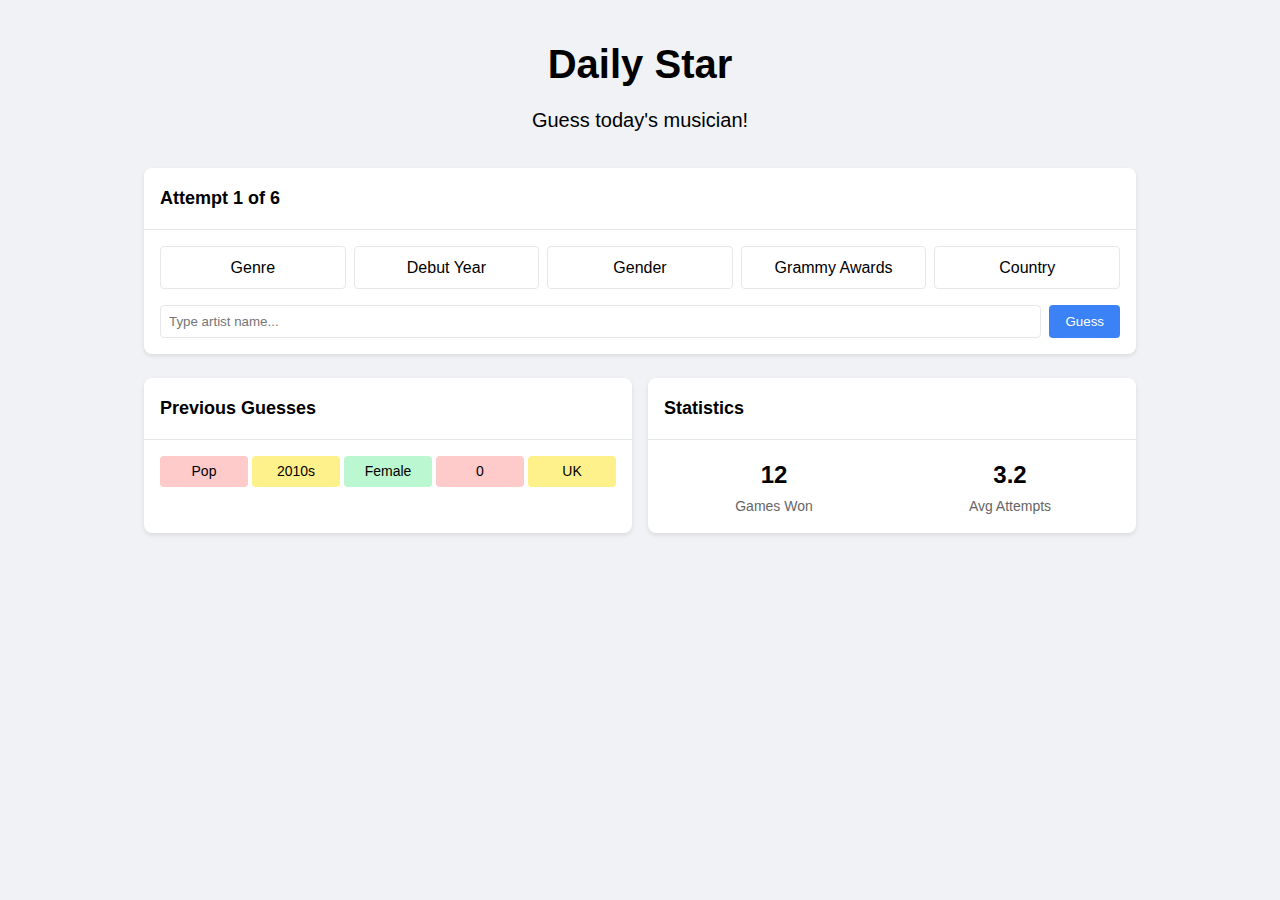
==== dailyGuessing.html @ 0757a1cf "made into a single html file" ====
<!DOCTYPE html>
<html lang="en">
<head>
    <meta charset="UTF-8">
    <meta name="viewport" content="width=device-width, initial-scale=1.0">
    <title>Daily Star</title>
    <style>
        * {
            box-sizing: border-box;
            margin: 0;
            padding: 0;
        }

        body {
            font-family: -apple-system, BlinkMacSystemFont, 'Segoe UI', Roboto, Oxygen, Ubuntu, Cantarell, sans-serif;
            line-height: 1.6;
            padding: 1rem;
            background-color: #f0f2f5;
        }

        .container {
            max-width: 64rem;
            margin: 0 auto;
            padding: 1rem;
        }

        .header {
            text-align: center;
            margin-bottom: 2rem;
        }

        .header h1 {
            font-size: 2.5rem;
            font-weight: bold;
            margin-bottom: 0.5rem;
        }

        .header p {
            font-size: 1.25rem;
        }

        .card {
            background: white;
            border-radius: 0.5rem;
            box-shadow: 0 2px 4px rgba(0, 0, 0, 0.1);
            margin-bottom: 1.5rem;
        }

        .card-header {
            padding: 1rem;
            border-bottom: 1px solid #e5e7eb;
            font-size: 1.125rem;
            font-weight: 600;
        }

        .card-content {
            padding: 1rem;
        }

        .grid {
            display: grid;
            gap: 0.5rem;
        }

        .grid-cols-5 {
            grid-template-columns: repeat(5, 1fr);
        }

        .grid-cols-2 {
            grid-template-columns: repeat(2, 1fr);
        }

        .category {
            padding: 0.5rem;
            border: 1px solid #e5e7eb;
            border-radius: 0.25rem;
            text-align: center;
        }

        .input-group {
            display: flex;
            gap: 0.5rem;
            margin-top: 1rem;
        }

        input {
            flex: 1;
            padding: 0.5rem;
            border: 1px solid #e5e7eb;
            border-radius: 0.25rem;
        }

        button {
            padding: 0.5rem 1rem;
            background-color: #3b82f6;
            color: white;
            border: none;
            border-radius: 0.25rem;
            cursor: pointer;
            transition: background-color 0.2s;
        }

        button:hover {
            background-color: #2563eb;
        }

        .guess-history {
            display: grid;
            grid-template-columns: repeat(5, 1fr);
            gap: 0.25rem;
            font-size: 0.875rem;
        }

        .guess-item {
            padding: 0.25rem;
            border-radius: 0.25rem;
            text-align: center;
        }

        .incorrect {
            background-color: #fecaca;
        }

        .partial {
            background-color: #fef08a;
        }

        .correct {
            background-color: #bbf7d0;
        }

        .stats-grid {
            display: grid;
            grid-template-columns: repeat(2, 1fr);
            gap: 1rem;
            text-align: center;
        }

        .stat-number {
            font-size: 1.5rem;
            font-weight: bold;
        }

        .stat-label {
            font-size: 0.875rem;
            color: #666;
        }

        @media (min-width: 768px) {
            .cards-grid {
                display: grid;
                grid-template-columns: repeat(2, 1fr);
                gap: 1rem;
            }
        }
    </style>
</head>
<body>
    <div class="container">
        <div class="header">
            <h1>Daily Star</h1>
            <p>Guess today's musician!</p>
        </div>

        <div class="card">
            <div class="card-header">
                Attempt 1 of 6
            </div>
            <div class="card-content">
                <div class="grid grid-cols-5">
                    <div class="category">Genre</div>
                    <div class="category">Debut Year</div>
                    <div class="category">Gender</div>
                    <div class="category">Grammy Awards</div>
                    <div class="category">Country</div>
                </div>
                <div class="input-group">
                    <input type="text" placeholder="Type artist name..." id="artist-input">
                    <button onclick="makeGuess()">Guess</button>
                </div>
            </div>
        </div>

        <div class="cards-grid">
            <div class="card">
                <div class="card-header">Previous Guesses</div>
                <div class="card-content">
                    <div class="guess-history">
                        <div class="guess-item incorrect">Pop</div>
                        <div class="guess-item partial">2010s</div>
                        <div class="guess-item correct">Female</div>
                        <div class="guess-item incorrect">0</div>
                        <div class="guess-item partial">UK</div>
                    </div>
                </div>
            </div>

            <div class="card">
                <div class="card-header">Statistics</div>
                <div class="card-content">
                    <div class="stats-grid">
                        <div>
                            <p class="stat-number">12</p>
                            <p class="stat-label">Games Won</p>
                        </div>
                        <div>
                            <p class="stat-number">3.2</p>
                            <p class="stat-label">Avg Attempts</p>
                        </div>
                    </div>
                </div>
            </div>
        </div>
    </div>

    <script>
        // Game state
        let attempts = 1;
        let guesses = [];

        function makeGuess() {
            const input = document.getElementById('artist-input');
            const guess = input.value.trim();
            
            if (guess === '') return;

            // Here you would normally validate the guess against the correct answer
            // and update the game state accordingly
            
            // For demo purposes, we'll just clear the input
            input.value = '';
            
            // Update attempt counter
            attempts++;
            document.querySelector('.card-header').textContent = `Attempt ${attempts} of 6`;
        }

        // Add enter key support for guessing
        document.getElementById('artist-input').addEventListener('keypress', function(e) {
            if (e.key === 'Enter') {
                makeGuess();
            }
        });
    </script>
</body>
</html>
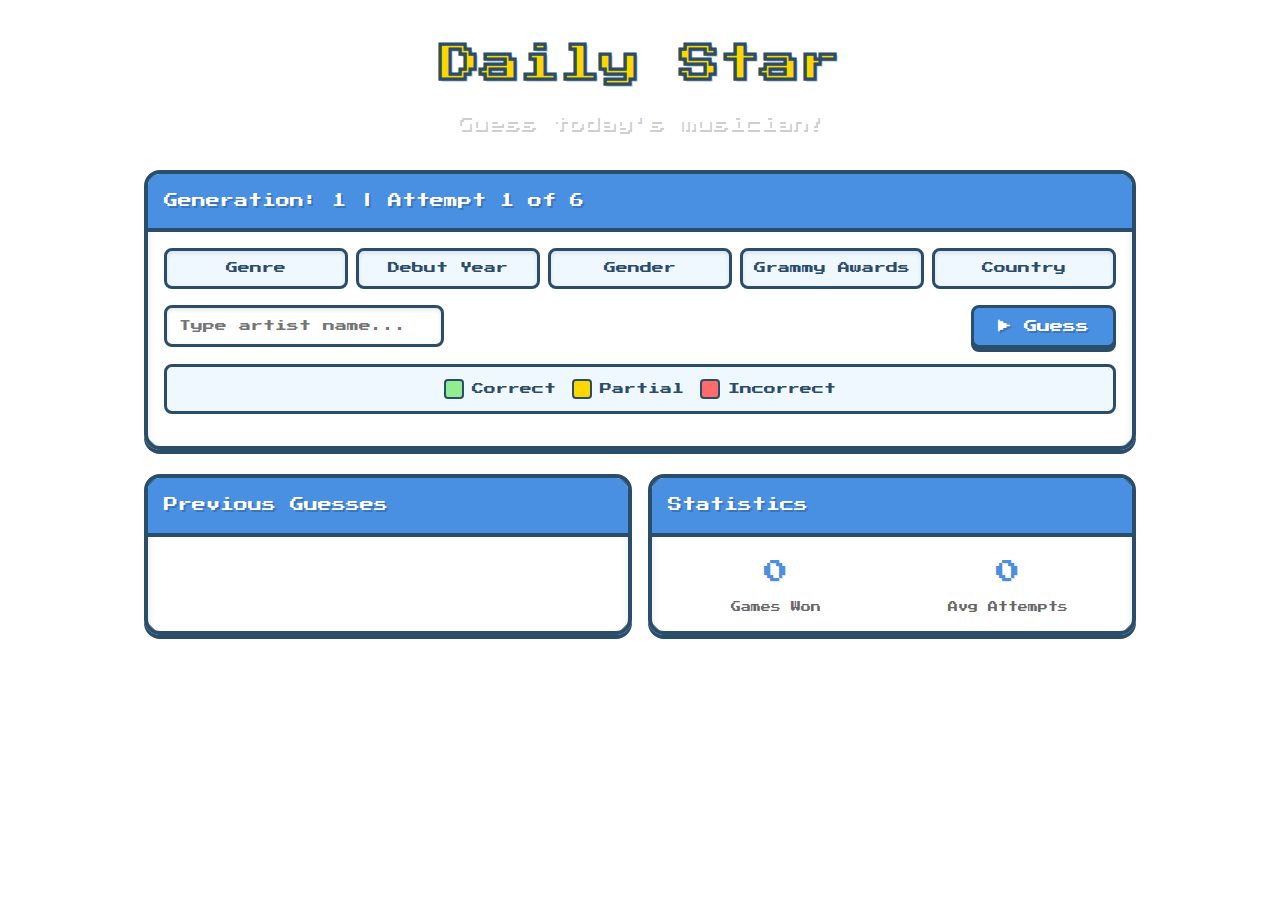
==== commit 08f6f71b: "modified style to be retro video game style" ====
--- a/dailyGuessing.html
+++ b/dailyGuessing.html
@@ -4,6 +4,7 @@
     <meta charset="UTF-8">
     <meta name="viewport" content="width=device-width, initial-scale=1.0">
     <title>Daily Star</title>
+    <link href="https://fonts.googleapis.com/css2?family=Press+Start+2P&display=swap" rel="stylesheet">
     <style>
         * {
             box-sizing: border-box;
@@ -11,11 +12,22 @@
             padding: 0;
         }
 
+        :root {
+            --primary-color: #4a90e2;
+            --secondary-color: #ffd700;
+            --border-color: #2a4d69;
+            --background-start: #87ceeb;
+            --background-end: #4682b4;
+        }
+
         body {
-            font-family: -apple-system, BlinkMacSystemFont, 'Segoe UI', Roboto, Oxygen, Ubuntu, Cantarell, sans-serif;
+            font-family: 'Press Start 2P', cursive;
             line-height: 1.6;
+            min-height: 100vh;
+            background: linear-gradient(to bottom, var(--background-start), var(--background-end));
             padding: 1rem;
-            background-color: #f0f2f5;
+            color: #2a4d69;
+            background-image: url('data:image/svg+xml;utf8,<svg width="20" height="20" viewBox="0 0 20 20" xmlns="http://www.w3.org/2000/svg"><rect width="20" height="20" fill="none"/><circle cx="10" cy="10" r="1" fill="rgba(255,255,255,0.1)"/></svg>');
         }
 
         .container {
@@ -27,30 +39,38 @@
         .header {
             text-align: center;
             margin-bottom: 2rem;
+            text-shadow: 2px 2px 0px rgba(0, 0, 0, 0.2);
         }
 
         .header h1 {
             font-size: 2.5rem;
-            font-weight: bold;
-            margin-bottom: 0.5rem;
+            margin-bottom: 1rem;
+            color: var(--secondary-color);
+            -webkit-text-stroke: 2px var(--border-color);
         }
 
         .header p {
-            font-size: 1.25rem;
+            font-size: 1rem;
+            color: white;
         }
 
         .card {
-            background: white;
-            border-radius: 0.5rem;
-            box-shadow: 0 2px 4px rgba(0, 0, 0, 0.1);
+            background: rgba(255, 255, 255, 0.9);
+            border-radius: 1rem;
+            border: 4px solid var(--border-color);
+            box-shadow: 0 4px 0 var(--border-color),
+                       inset 0 4px 8px rgba(0, 0, 0, 0.1);
             margin-bottom: 1.5rem;
+            overflow: hidden;
         }
 
         .card-header {
             padding: 1rem;
-            border-bottom: 1px solid #e5e7eb;
-            font-size: 1.125rem;
-            font-weight: 600;
+            background: var(--primary-color);
+            color: white;
+            font-size: 0.875rem;
+            border-bottom: 4px solid var(--border-color);
+            text-shadow: 2px 2px 0px rgba(0, 0, 0, 0.2);
         }
 
         .card-content {
@@ -66,15 +86,14 @@
             grid-template-columns: repeat(5, 1fr);
         }
 
-        .grid-cols-2 {
-            grid-template-columns: repeat(2, 1fr);
-        }
-
         .category {
             padding: 0.5rem;
-            border: 1px solid #e5e7eb;
-            border-radius: 0.25rem;
+            background: #f0f8ff;
+            border: 3px solid var(--border-color);
+            border-radius: 0.5rem;
             text-align: center;
+            font-size: 0.75rem;
+            box-shadow: inset 0 2px 4px rgba(0, 0, 0, 0.1);
         }
 
         .input-group {
@@ -84,49 +103,154 @@
         }
 
         input {
+            font-family: 'Press Start 2P', cursive;
+            padding: 0.75rem;
+            border: 3px solid var(--border-color);
+            border-radius: 0.5rem;
+            background: white;
+            font-size: 0.75rem;
+            box-shadow: inset 0 2px 4px rgba(0, 0, 0, 0.1);
+        }
+
+        button {
+            font-family: 'Press Start 2P', cursive;
+            padding: 0.75rem 1.5rem;
+            background: var(--primary-color);
+            color: white;
+            border: 3px solid var(--border-color);
+            border-radius: 0.5rem;
+            cursor: pointer;
+            transition: transform 0.1s;
+            box-shadow: 0 4px 0 var(--border-color);
+            text-shadow: 2px 2px 0px rgba(0, 0, 0, 0.2);
+        }
+
+        button:hover {
+            transform: translateY(2px);
+            box-shadow: 0 2px 0 var(--border-color);
+        }
+
+        button:active {
+            transform: translateY(4px);
+            box-shadow: none;
+        }
+
+        .dropdown {
+            position: relative;
             flex: 1;
-            padding: 0.5rem;
-            border: 1px solid #e5e7eb;
+        }
+
+        .dropdown-content {
+            display: none;
+            position: absolute;
+            top: 100%;
+            left: 0;
+            right: 0;
+            background: white;
+            border: 3px solid var(--border-color);
+            border-radius: 0.5rem;
+            max-height: 200px;
+            overflow-y: auto;
+            z-index: 1000;
+            box-shadow: 0 4px 8px rgba(0, 0, 0, 0.1);
+            font-size: 0.75rem;
+        }
+
+        .dropdown-item {
+            padding: 0.75rem;
+            cursor: pointer;
+            border-bottom: 1px solid #e5e7eb;
+        }
+
+        .dropdown-item:hover {
+            background-color: #f3f4f6;
+        }
+
+        .color-indicator {
+            display: flex;
+            align-items: center;
+            justify-content: center;
+            gap: 1rem;
+            margin: 1rem 0;
+            padding: 0.75rem;
+            background: #f0f8ff;
+            border: 3px solid var(--border-color);
+            border-radius: 0.5rem;
+            font-size: 0.75rem;
+        }
+
+        .indicator {
+            display: flex;
+            align-items: center;
+            gap: 0.5rem;
+        }
+
+        .color-box {
+            width: 1.25rem;
+            height: 1.25rem;
+            border: 2px solid var(--border-color);
             border-radius: 0.25rem;
         }
 
-        button {
-            padding: 0.5rem 1rem;
-            background-color: #3b82f6;
-            color: white;
-            border: none;
-            border-radius: 0.25rem;
-            cursor: pointer;
-            transition: background-color 0.2s;
-        }
-
-        button:hover {
-            background-color: #2563eb;
-        }
-
-        .guess-history {
+        .color-box.correct { background-color: #90EE90; }
+        .color-box.partial { background-color: #FFD700; }
+        .color-box.incorrect { background-color: #FF6B6B; }
+
+        .guess-grid {
             display: grid;
             grid-template-columns: repeat(5, 1fr);
-            gap: 0.25rem;
-            font-size: 0.875rem;
-        }
-
-        .guess-item {
-            padding: 0.25rem;
-            border-radius: 0.25rem;
+            gap: 0.5rem;
+            margin-bottom: 1rem;
+        }
+
+        .guess-box {
+            padding: 0.75rem;
+            border: 3px solid var(--border-color);
+            border-radius: 0.5rem;
             text-align: center;
-        }
-
-        .incorrect {
-            background-color: #fecaca;
-        }
-
-        .partial {
-            background-color: #fef08a;
-        }
-
-        .correct {
-            background-color: #bbf7d0;
+            font-size: 0.75rem;
+            box-shadow: inset 0 2px 4px rgba(0, 0, 0, 0.1);
+        }
+
+        .guess-box.correct { 
+            background-color: #90EE90;
+            border-color: #2E8B57;
+        }
+
+        .guess-box.partial { 
+            background-color: #FFD700;
+            border-color: #B8860B;
+        }
+
+        .guess-box.incorrect { 
+            background-color: #FF6B6B;
+            border-color: #8B0000;
+        }
+
+        .toast {
+            position: fixed;
+            top: 1rem;
+            right: 1rem;
+            padding: 1rem;
+            background: white;
+            border: 3px solid var(--border-color);
+            border-radius: 0.5rem;
+            box-shadow: 0 4px 8px rgba(0, 0, 0, 0.1);
+            display: none;
+            z-index: 1000;
+            font-size: 0.75rem;
+            animation: slideIn 0.3s ease-out;
+        }
+
+        @keyframes slideIn {
+            from {
+                transform: translateX(100%);
+                opacity: 0;
+            }
+            to {
+                transform: translateX(0);
+                opacity: 1;
+            }
         }
 
         .stats-grid {
@@ -138,12 +262,14 @@
 
         .stat-number {
             font-size: 1.5rem;
-            font-weight: bold;
+            color: var(--primary-color);
+            text-shadow: 1px 1px 0px rgba(0, 0, 0, 0.1);
         }
 
         .stat-label {
-            font-size: 0.875rem;
+            font-size: 0.625rem;
             color: #666;
+            margin-top: 0.5rem;
         }
 
         @media (min-width: 768px) {
@@ -152,6 +278,61 @@
                 grid-template-columns: repeat(2, 1fr);
                 gap: 1rem;
             }
+        }
+
+        /* Custom scrollbar */
+        ::-webkit-scrollbar {
+            width: 8px;
+        }
+
+        ::-webkit-scrollbar-track {
+            background: #f1f1f1;
+            border-radius: 4px;
+        }
+
+        ::-webkit-scrollbar-thumb {
+            background: var(--primary-color);
+            border-radius: 4px;
+        }
+
+        ::-webkit-scrollbar-thumb:hover {
+            background: var(--border-color);
+        }
+
+        /* Pixel art decorations */
+        .pixel-corner {
+            position: absolute;
+            width: 12px;
+            height: 12px;
+            background: var(--border-color);
+        }
+
+        .pixel-corner.top-left {
+            top: -2px;
+            left: -2px;
+            clip-path: polygon(0 0, 100% 0, 0 100%);
+        }
+
+        .pixel-corner.top-right {
+            top: -2px;
+            right: -2px;
+            clip-path: polygon(0 0, 100% 0, 100% 100%);
+        }
+
+        .pixel-corner.bottom-left {
+            bottom: -2px;
+            left: -2px;
+            clip-path: polygon(0 0, 100% 100%, 0 100%);
+        }
+
+        .pixel-corner.bottom-right {
+            bottom: -2px;
+            right: -2px;
+            clip-path: polygon(100% 0, 100% 100%, 0 100%);
+        }
+
+        .card {
+            position: relative;
         }
     </style>
 </head>
@@ -163,8 +344,12 @@
         </div>
 
         <div class="card">
+            <div class="pixel-corner top-left"></div>
+            <div class="pixel-corner top-right"></div>
+            <div class="pixel-corner bottom-left"></div>
+            <div class="pixel-corner bottom-right"></div>
             <div class="card-header">
-                Attempt 1 of 6
+                Generation: 1 | Attempt <span id="current-attempt">1</span> of 6
             </div>
             <div class="card-content">
                 <div class="grid grid-cols-5">
@@ -175,36 +360,57 @@
                     <div class="category">Country</div>
                 </div>
                 <div class="input-group">
-                    <input type="text" placeholder="Type artist name..." id="artist-input">
-                    <button onclick="makeGuess()">Guess</button>
+                    <div class="dropdown">
+                        <input type="text" placeholder="Type artist name..." id="artist-input" autocomplete="off">
+                        <div class="dropdown-content" id="artist-suggestions"></div>
+                    </div>
+                    <button onclick="makeGuess()" id="guess-button">
+                        <span>▶</span> Guess
+                    </button>
+                </div>
+                <div class="color-indicator">
+                    <div class="indicator">
+                        <div class="color-box correct"></div>
+                        <span>Correct</span>
+                    </div>
+                    <div class="indicator">
+                        <div class="color-box partial"></div>
+                        <span>Partial</span>
+                    </div>
+                    <div class="indicator">
+                        <div class="color-box incorrect"></div>
+                        <span>Incorrect</span>
+                    </div>
                 </div>
             </div>
         </div>
 
         <div class="cards-grid">
             <div class="card">
+                <div class="pixel-corner top-left"></div>
+                <div class="pixel-corner top-right"></div>
+                <div class="pixel-corner bottom-left"></div>
+                <div class="pixel-corner bottom-right"></div>
                 <div class="card-header">Previous Guesses</div>
                 <div class="card-content">
-                    <div class="guess-history">
-                        <div class="guess-item incorrect">Pop</div>
-                        <div class="guess-item partial">2010s</div>
-                        <div class="guess-item correct">Female</div>
-                        <div class="guess-item incorrect">0</div>
-                        <div class="guess-item partial">UK</div>
-                    </div>
+                    <div id="guess-history"></div>
                 </div>
             </div>
 
             <div class="card">
+                <div class="pixel-corner top-left"></div>
+                <div class="pixel-corner top-right"></div>
+                <div class="pixel-corner bottom-left"></div>
+                <div class="pixel-corner bottom-right"></div>
                 <div class="card-header">Statistics</div>
                 <div class="card-content">
                     <div class="stats-grid">
                         <div>
-                            <p class="stat-number">12</p>
+                            <p class="stat-number" id="games-won">0</p>
                             <p class="stat-label">Games Won</p>
                         </div>
                         <div>
-                            <p class="stat-number">3.2</p>
+                            <p class="stat-number" id="avg-attempts">0</p>
                             <p class="stat-label">Avg Attempts</p>
                         </div>
                     </div>
@@ -213,34 +419,221 @@
         </div>
     </div>
 
+    <div class="toast" id="toast">
+        <div class="pixel-corner top-left"></div>
+        <div class="pixel-corner top-right"></div>
+        <div class="pixel-corner bottom-left"></div>
+        <div class="pixel-corner bottom-right"></div>
+    </div>
+
     <script>
+        // Sample artist database - in a real app, this would be fetched from a server
+        const artists = [
+            {
+                name: "Taylor Swift",
+                genre: "Pop",
+                debutYear: "2006",
+                gender: "Female",
+                grammyAwards: 13,
+                country: "USA"
+            },
+            {
+                name: "Ed Sheeran",
+                genre: "Pop",
+                debutYear: "2011",
+                gender: "Male",
+                grammyAwards: 4,
+                country: "UK"
+            },
+            {
+                name: "Adele",
+                genre: "Pop",
+                debutYear: "2008",
+                gender: "Female",
+                grammyAwards: 15,
+                country: "UK"
+            },
+            // Add more artists as needed
+        ];
+
         // Game state
-        let attempts = 1;
-        let guesses = [];
-
+        let gameState = {
+            attempts: 1,
+            guesses: [],
+            todaysArtist: null,
+            gameWon: false,
+            stats: {
+                gamesWon: 0,
+                totalAttempts: 0,
+                gamesPlayed: 0
+            }
+        };
+
+        // Initialize game
+        function initGame() {
+            loadGameState();
+            if (!gameState.todaysArtist) {
+                // In a real app, this would be determined by the server or a daily seed
+                gameState.todaysArtist = artists[Math.floor(Math.random() * artists.length)];
+            }
+            updateUI();
+        }
+
+        // Load game state from localStorage
+        function loadGameState() {
+            const savedState = localStorage.getItem('dailyStarState');
+            if (savedState) {
+                gameState = JSON.parse(savedState);
+            }
+        }
+
+        // Save game state to localStorage
+        function saveGameState() {
+            localStorage.setItem('dailyStarState', JSON.stringify(gameState));
+        }
+
+        // Update UI elements
+        function updateUI() {
+            document.getElementById('current-attempt').textContent = gameState.attempts;
+            document.getElementById('games-won').textContent = gameState.stats.gamesWon;
+            document.getElementById('avg-attempts').textContent = 
+                gameState.stats.gamesPlayed > 0 
+                    ? (gameState.stats.totalAttempts / gameState.stats.gamesPlayed).toFixed(1) 
+                    : '0';
+            
+            // Update guess history
+            const historyContainer = document.getElementById('guess-history');
+            historyContainer.innerHTML = '';
+            
+            gameState.guesses.forEach(guess => {
+                const guessGrid = document.createElement('div');
+                guessGrid.className = 'guess-grid';
+                
+                const properties = ['genre', 'debutYear', 'gender', 'grammyAwards', 'country'];
+                properties.forEach(prop => {
+                    const box = document.createElement('div');
+                    box.className = `guess-box ${getMatchClass(guess[prop], gameState.todaysArtist[prop])}`;
+                    box.textContent = guess[prop];
+                    guessGrid.appendChild(box);
+                });
+                
+                historyContainer.appendChild(guessGrid);
+            });
+        }
+
+        // Get match class for color coding
+        function getMatchClass(guessValue, correctValue) {
+            if (guessValue === correctValue) return 'correct';
+            if (typeof guessValue === 'number' && typeof correctValue === 'number') {
+                const diff = Math.abs(guessValue - correctValue);
+                if (diff <= 2) return 'partial';
+            }
+            if (typeof guessValue === 'string' && typeof correctValue === 'string') {
+                if (guessValue.toLowerCase() === correctValue.toLowerCase()) return 'correct';
+                if (guessValue.length >= 3 && correctValue.includes(guessValue) || 
+                    correctValue.length >= 3 && guessValue.includes(correctValue)) {
+                    return 'partial';
+                }
+            }
+            return 'incorrect';
+        }
+
+        // Handle artist input and suggestions
+        const artistInput = document.getElementById('artist-input');
+        const suggestionsContainer = document.getElementById('artist-suggestions');
+
+        artistInput.addEventListener('input', () => {
+            const value = artistInput.value.toLowerCase();
+            if (value.length < 2) {
+                suggestionsContainer.style.display = 'none';
+                return;
+            }
+
+            const matches = artists.filter(artist => 
+                artist.name.toLowerCase().includes(value)
+            );
+
+            suggestionsContainer.innerHTML = '';
+            matches.forEach(artist => {
+                const div = document.createElement('div');
+                div.className = 'dropdown-item';
+                div.textContent = artist.name;
+                div.onclick = () => {
+                    artistInput.value = artist.name;
+                    suggestionsContainer.style.display = 'none';
+                };
+                suggestionsContainer.appendChild(div);
+            });
+
+            suggestionsContainer.style.display = matches.length > 0 ? 'block' : 'none';
+        });
+
+        // Close suggestions when clicking outside
+        document.addEventListener('click', (e) => {
+            if (!artistInput.contains(e.target)) {
+                suggestionsContainer.style.display = 'none';
+            }
+        });
+
+        // Show toast message
+        function showToast(message, duration = 3000) {
+            const toast = document.getElementById('toast');
+            toast.textContent = message;
+            toast.style.display = 'block';
+            setTimeout(() => {
+                toast.style.display = 'none';
+            }, duration);
+        }
+
+        // Make a guess
         function makeGuess() {
-            const input = document.getElementById('artist-input');
-            const guess = input.value.trim();
+            const guess = artistInput.value.trim();
+            if (guess === '') return;
+
+            const artist = artists.find(a => a.name.toLowerCase() === guess.toLowerCase());
+            if (!artist) {
+                showToast('Artist not found in database');
+                return;
+            }
+
+            if (gameState.gameWon) {
+                showToast('You already won! Come back tomorrow for a new artist.');
+                return;
+            }
+
+            if (gameState.attempts > 6) {
+                showToast('Game over! Come back tomorrow for a new artist.');
+                return;
+            }
+
+            gameState.guesses.push(artist);
             
-            if (guess === '') return;
-
-            // Here you would normally validate the guess against the correct answer
-            // and update the game state accordingly
-            
-            // For demo purposes, we'll just clear the input
-            input.value = '';
-            
-            // Update attempt counter
-            attempts++;
-            document.querySelector('.card-header').textContent = `Attempt ${attempts} of 6`;
+            if (artist.name === gameState.todaysArtist.name) {
+                gameState.gameWon = true;
+                gameState.stats.gamesWon++;
+                showToast('Congratulations! You found today\'s artist!');
+            }
+
+            gameState.attempts++;
+            gameState.stats.totalAttempts++;
+            if (gameState.attempts > 6 || gameState.gameWon) {
+                gameState.stats.gamesPlayed++;
+            }
+
+            artistInput.value = '';
+            saveGameState();
+            updateUI();
         }
 
         // Add enter key support for guessing
-        document.getElementById('artist-input').addEventListener('keypress', function(e) {
+        artistInput.addEventListener('keypress', function(e) {
             if (e.key === 'Enter') {
                 makeGuess();
             }
         });
+
+        // Initialize the game
+        initGame();
     </script>
 </body>
 </html>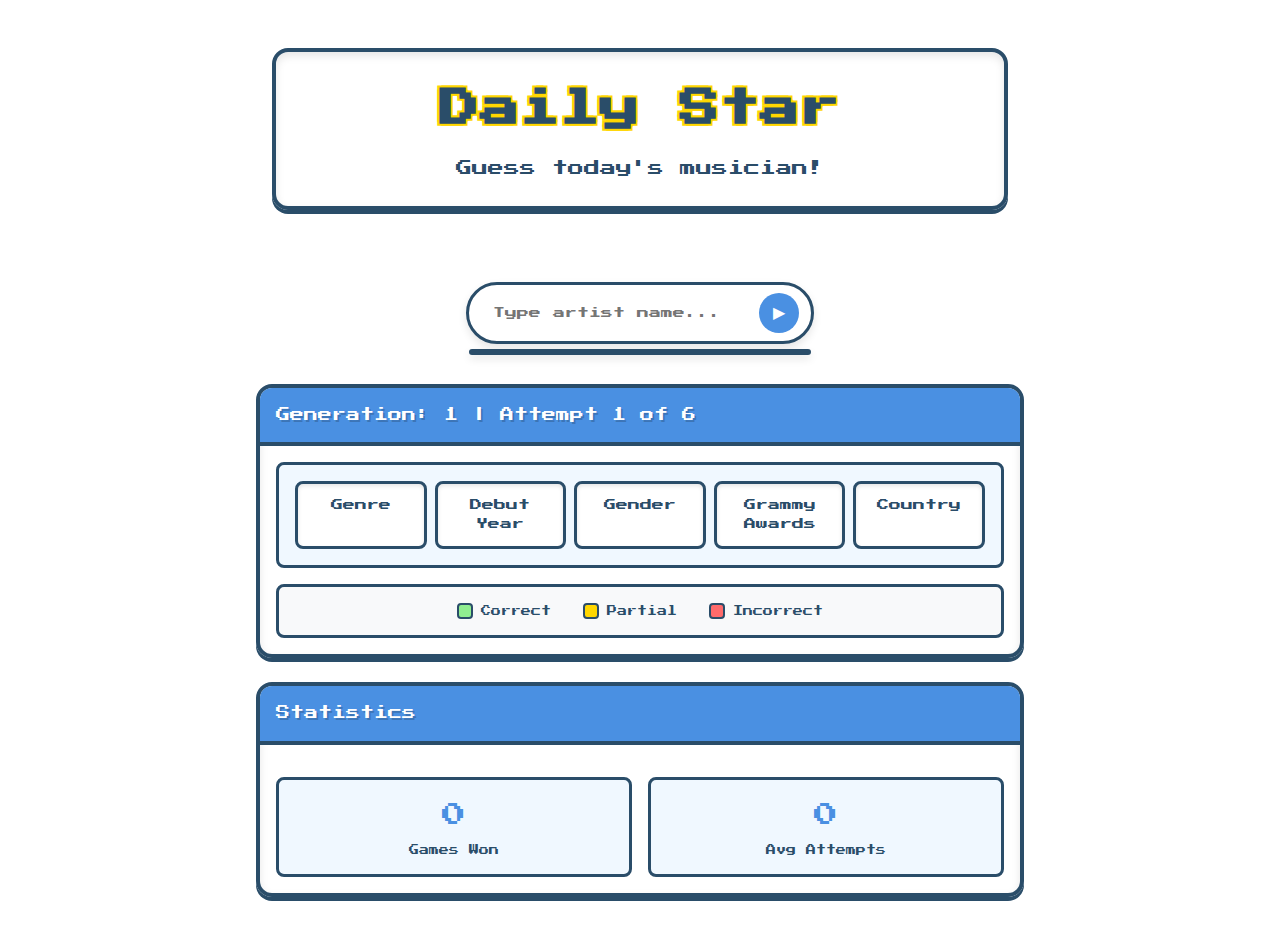
==== commit fb7e2d1a: "Modified style" ====
--- a/dailyGuessing.html
+++ b/dailyGuessing.html
@@ -18,6 +18,7 @@
             --border-color: #2a4d69;
             --background-start: #87ceeb;
             --background-end: #4682b4;
+            --text-shadow-color: #2a4d69;
         }
 
         body {
@@ -31,176 +32,145 @@
         }
 
         .container {
-            max-width: 64rem;
+            max-width: 800px;
             margin: 0 auto;
             padding: 1rem;
+            display: flex;
+            flex-direction: column;
+            gap: 1.5rem;
         }
 
         .header {
             text-align: center;
-            margin-bottom: 2rem;
-            text-shadow: 2px 2px 0px rgba(0, 0, 0, 0.2);
+            position: relative;
+            padding: 1rem;
+        }
+
+        .title-box {
+            background: rgba(255, 255, 255, 0.9);
+            padding: 1.5rem;
+            border-radius: 1rem;
+            border: 4px solid var(--border-color);
+            box-shadow: 0 4px 0 var(--border-color),
+                       inset 0 4px 8px rgba(0, 0, 0, 0.1);
+            margin-bottom: 1rem;
         }
 
         .header h1 {
             font-size: 2.5rem;
             margin-bottom: 1rem;
-            color: var(--secondary-color);
-            -webkit-text-stroke: 2px var(--border-color);
+            color: var(--text-shadow-color);
+            text-shadow: 
+                2px 2px 0 #ffd700,
+                -2px -2px 0 #ffd700,
+                2px -2px 0 #ffd700,
+                -2px 2px 0 #ffd700;
         }
 
         .header p {
             font-size: 1rem;
+            color: var(--text-shadow-color);
+        }
+
+        .search-box {
+            background: white;
+            border-radius: 2rem;
+            padding: 0.5rem;
+            display: flex;
+            align-items: center;
+            border: 3px solid var(--border-color);
+            box-shadow: 0 4px 8px rgba(0, 0, 0, 0.1);
+            margin: 1rem auto;
+            max-width: 500px;
+            position: relative;
+        }
+
+        .search-box input {
+            flex: 1;
+            border: none;
+            padding: 0.75rem 1rem;
+            font-family: 'Press Start 2P', cursive;
+            font-size: 0.75rem;
+            background: transparent;
+            outline: none;
+        }
+
+        .search-button {
+            background: var(--primary-color);
+            border: none;
+            border-radius: 50%;
+            width: 2.5rem;
+            height: 2.5rem;
+            display: flex;
+            align-items: center;
+            justify-content: center;
+            cursor: pointer;
             color: white;
-        }
-
-        .card {
+            font-size: 1rem;
+            padding: 0;
+            margin-right: 0.25rem;
+        }
+
+        .dropdown-content {
+            position: absolute;
+            top: 100%;
+            left: 0;
+            right: 0;
+            background: white;
+            border: 3px solid var(--border-color);
+            border-radius: 1rem;
+            margin-top: 0.5rem;
+            max-height: 200px;
+            overflow-y: auto;
+            z-index: 1000;
+            box-shadow: 0 4px 8px rgba(0, 0, 0, 0.1);
+        }
+
+        .dropdown-item {
+            display: flex;
+            align-items: center;
+            gap: 1rem;
+            padding: 0.75rem 1rem;
+            cursor: pointer;
+            border-bottom: 1px solid #e5e7eb;
+            font-size: 0.75rem;
+        }
+
+        .dropdown-item:hover {
+            background: #f3f4f6;
+        }
+
+        .guess-container {
             background: rgba(255, 255, 255, 0.9);
             border-radius: 1rem;
             border: 4px solid var(--border-color);
             box-shadow: 0 4px 0 var(--border-color),
                        inset 0 4px 8px rgba(0, 0, 0, 0.1);
-            margin-bottom: 1.5rem;
             overflow: hidden;
         }
 
-        .card-header {
-            padding: 1rem;
+        .guess-header {
             background: var(--primary-color);
             color: white;
+            padding: 1rem;
             font-size: 0.875rem;
             border-bottom: 4px solid var(--border-color);
             text-shadow: 2px 2px 0px rgba(0, 0, 0, 0.2);
         }
 
-        .card-content {
-            padding: 1rem;
-        }
-
-        .grid {
-            display: grid;
-            gap: 0.5rem;
-        }
-
-        .grid-cols-5 {
-            grid-template-columns: repeat(5, 1fr);
-        }
-
-        .category {
-            padding: 0.5rem;
-            background: #f0f8ff;
-            border: 3px solid var(--border-color);
-            border-radius: 0.5rem;
-            text-align: center;
-            font-size: 0.75rem;
-            box-shadow: inset 0 2px 4px rgba(0, 0, 0, 0.1);
-        }
-
-        .input-group {
-            display: flex;
-            gap: 0.5rem;
-            margin-top: 1rem;
-        }
-
-        input {
-            font-family: 'Press Start 2P', cursive;
-            padding: 0.75rem;
-            border: 3px solid var(--border-color);
-            border-radius: 0.5rem;
-            background: white;
-            font-size: 0.75rem;
-            box-shadow: inset 0 2px 4px rgba(0, 0, 0, 0.1);
-        }
-
-        button {
-            font-family: 'Press Start 2P', cursive;
-            padding: 0.75rem 1.5rem;
-            background: var(--primary-color);
-            color: white;
-            border: 3px solid var(--border-color);
-            border-radius: 0.5rem;
-            cursor: pointer;
-            transition: transform 0.1s;
-            box-shadow: 0 4px 0 var(--border-color);
-            text-shadow: 2px 2px 0px rgba(0, 0, 0, 0.2);
-        }
-
-        button:hover {
-            transform: translateY(2px);
-            box-shadow: 0 2px 0 var(--border-color);
-        }
-
-        button:active {
-            transform: translateY(4px);
-            box-shadow: none;
-        }
-
-        .dropdown {
-            position: relative;
-            flex: 1;
-        }
-
-        .dropdown-content {
-            display: none;
-            position: absolute;
-            top: 100%;
-            left: 0;
-            right: 0;
-            background: white;
-            border: 3px solid var(--border-color);
-            border-radius: 0.5rem;
-            max-height: 200px;
-            overflow-y: auto;
-            z-index: 1000;
-            box-shadow: 0 4px 8px rgba(0, 0, 0, 0.1);
-            font-size: 0.75rem;
-        }
-
-        .dropdown-item {
-            padding: 0.75rem;
-            cursor: pointer;
-            border-bottom: 1px solid #e5e7eb;
-        }
-
-        .dropdown-item:hover {
-            background-color: #f3f4f6;
-        }
-
-        .color-indicator {
-            display: flex;
-            align-items: center;
-            justify-content: center;
-            gap: 1rem;
-            margin: 1rem 0;
-            padding: 0.75rem;
-            background: #f0f8ff;
-            border: 3px solid var(--border-color);
-            border-radius: 0.5rem;
-            font-size: 0.75rem;
-        }
-
-        .indicator {
-            display: flex;
-            align-items: center;
-            gap: 0.5rem;
-        }
-
-        .color-box {
-            width: 1.25rem;
-            height: 1.25rem;
-            border: 2px solid var(--border-color);
-            border-radius: 0.25rem;
-        }
-
-        .color-box.correct { background-color: #90EE90; }
-        .color-box.partial { background-color: #FFD700; }
-        .color-box.incorrect { background-color: #FF6B6B; }
+        .guess-content {
+            padding: 1rem;
+        }
 
         .guess-grid {
             display: grid;
             grid-template-columns: repeat(5, 1fr);
             gap: 0.5rem;
             margin-bottom: 1rem;
+            background: #f0f8ff;
+            padding: 1rem;
+            border-radius: 0.5rem;
+            border: 3px solid var(--border-color);
         }
 
         .guess-box {
@@ -209,8 +179,38 @@
             border-radius: 0.5rem;
             text-align: center;
             font-size: 0.75rem;
+            background: white;
             box-shadow: inset 0 2px 4px rgba(0, 0, 0, 0.1);
         }
+
+        .color-indicator {
+            background: #f8f9fa;
+            border: 3px solid var(--border-color);
+            border-radius: 0.5rem;
+            padding: 1rem;
+            display: flex;
+            justify-content: center;
+            gap: 2rem;
+            margin-top: 1rem;
+        }
+
+        .indicator {
+            display: flex;
+            align-items: center;
+            gap: 0.5rem;
+            font-size: 0.625rem;
+        }
+
+        .color-box {
+            width: 1rem;
+            height: 1rem;
+            border: 2px solid var(--border-color);
+            border-radius: 0.25rem;
+        }
+
+        .color-box.correct { background-color: #90EE90; }
+        .color-box.partial { background-color: #FFD700; }
+        .color-box.incorrect { background-color: #FF6B6B; }
 
         .guess-box.correct { 
             background-color: #90EE90;
@@ -227,147 +227,84 @@
             border-color: #8B0000;
         }
 
-        .toast {
-            position: fixed;
-            top: 1rem;
-            right: 1rem;
-            padding: 1rem;
-            background: white;
-            border: 3px solid var(--border-color);
-            border-radius: 0.5rem;
-            box-shadow: 0 4px 8px rgba(0, 0, 0, 0.1);
-            display: none;
-            z-index: 1000;
-            font-size: 0.75rem;
-            animation: slideIn 0.3s ease-out;
-        }
-
-        @keyframes slideIn {
-            from {
-                transform: translateX(100%);
-                opacity: 0;
-            }
-            to {
-                transform: translateX(0);
-                opacity: 1;
-            }
-        }
-
-        .stats-grid {
+        .history-container {
+            margin-top: 1rem;
+        }
+
+        .stats-container {
+            margin-top: 1rem;
             display: grid;
             grid-template-columns: repeat(2, 1fr);
             gap: 1rem;
             text-align: center;
         }
 
+        .stat-box {
+            background: #f0f8ff;
+            padding: 1rem;
+            border-radius: 0.5rem;
+            border: 3px solid var(--border-color);
+        }
+
         .stat-number {
             font-size: 1.5rem;
             color: var(--primary-color);
-            text-shadow: 1px 1px 0px rgba(0, 0, 0, 0.1);
+            margin-bottom: 0.5rem;
         }
 
         .stat-label {
             font-size: 0.625rem;
-            color: #666;
-            margin-top: 0.5rem;
-        }
-
-        @media (min-width: 768px) {
-            .cards-grid {
-                display: grid;
-                grid-template-columns: repeat(2, 1fr);
-                gap: 1rem;
-            }
-        }
-
-        /* Custom scrollbar */
-        ::-webkit-scrollbar {
-            width: 8px;
-        }
-
-        ::-webkit-scrollbar-track {
-            background: #f1f1f1;
-            border-radius: 4px;
-        }
-
-        ::-webkit-scrollbar-thumb {
-            background: var(--primary-color);
-            border-radius: 4px;
-        }
-
-        ::-webkit-scrollbar-thumb:hover {
-            background: var(--border-color);
-        }
-
-        /* Pixel art decorations */
-        .pixel-corner {
-            position: absolute;
-            width: 12px;
-            height: 12px;
-            background: var(--border-color);
-        }
-
-        .pixel-corner.top-left {
-            top: -2px;
-            left: -2px;
-            clip-path: polygon(0 0, 100% 0, 0 100%);
-        }
-
-        .pixel-corner.top-right {
-            top: -2px;
-            right: -2px;
-            clip-path: polygon(0 0, 100% 0, 100% 100%);
-        }
-
-        .pixel-corner.bottom-left {
-            bottom: -2px;
-            left: -2px;
-            clip-path: polygon(0 0, 100% 100%, 0 100%);
-        }
-
-        .pixel-corner.bottom-right {
-            bottom: -2px;
-            right: -2px;
-            clip-path: polygon(100% 0, 100% 100%, 0 100%);
-        }
-
-        .card {
-            position: relative;
+            color: var(--text-shadow-color);
+        }
+
+        .toast {
+            position: fixed;
+            top: 50%;
+            left: 50%;
+            transform: translate(-50%, -50%);
+            background: white;
+            border: 3px solid var(--border-color);
+            border-radius: 0.5rem;
+            padding: 1rem;
+            font-size: 0.75rem;
+            text-align: center;
+            box-shadow: 0 4px 8px rgba(0, 0, 0, 0.2);
+            display: none;
+            z-index: 1000;
+            max-width: 80%;
         }
     </style>
 </head>
 <body>
     <div class="container">
         <div class="header">
-            <h1>Daily Star</h1>
-            <p>Guess today's musician!</p>
+            <div class="title-box">
+                <h1>Daily Star</h1>
+                <p>Guess today's musician!</p>
+            </div>
         </div>
 
-        <div class="card">
-            <div class="pixel-corner top-left"></div>
-            <div class="pixel-corner top-right"></div>
-            <div class="pixel-corner bottom-left"></div>
-            <div class="pixel-corner bottom-right"></div>
-            <div class="card-header">
+        <div class="search-box">
+            <input type="text" placeholder="Type artist name..." id="artist-input" autocomplete="off">
+            <button class="search-button" onclick="makeGuess()">▶</button>
+            <div class="dropdown-content" id="artist-suggestions"></div>
+        </div>
+
+        <div class="guess-container">
+            <div class="guess-header">
                 Generation: 1 | Attempt <span id="current-attempt">1</span> of 6
             </div>
-            <div class="card-content">
-                <div class="grid grid-cols-5">
-                    <div class="category">Genre</div>
-                    <div class="category">Debut Year</div>
-                    <div class="category">Gender</div>
-                    <div class="category">Grammy Awards</div>
-                    <div class="category">Country</div>
+            <div class="guess-content">
+                <div class="guess-grid">
+                    <div class="guess-box">Genre</div>
+                    <div class="guess-box">Debut Year</div>
+                    <div class="guess-box">Gender</div>
+                    <div class="guess-box">Grammy Awards</div>
+                    <div class="guess-box">Country</div>
                 </div>
-                <div class="input-group">
-                    <div class="dropdown">
-                        <input type="text" placeholder="Type artist name..." id="artist-input" autocomplete="off">
-                        <div class="dropdown-content" id="artist-suggestions"></div>
-                    </div>
-                    <button onclick="makeGuess()" id="guess-button">
-                        <span>▶</span> Guess
-                    </button>
-                </div>
+
+                <div id="guess-history" class="history-container"></div>
+
                 <div class="color-indicator">
                     <div class="indicator">
                         <div class="color-box correct"></div>
@@ -385,46 +322,24 @@
             </div>
         </div>
 
-        <div class="cards-grid">
-            <div class="card">
-                <div class="pixel-corner top-left"></div>
-                <div class="pixel-corner top-right"></div>
-                <div class="pixel-corner bottom-left"></div>
-                <div class="pixel-corner bottom-right"></div>
-                <div class="card-header">Previous Guesses</div>
-                <div class="card-content">
-                    <div id="guess-history"></div>
-                </div>
-            </div>
-
-            <div class="card">
-                <div class="pixel-corner top-left"></div>
-                <div class="pixel-corner top-right"></div>
-                <div class="pixel-corner bottom-left"></div>
-                <div class="pixel-corner bottom-right"></div>
-                <div class="card-header">Statistics</div>
-                <div class="card-content">
-                    <div class="stats-grid">
-                        <div>
-                            <p class="stat-number" id="games-won">0</p>
-                            <p class="stat-label">Games Won</p>
-                        </div>
-                        <div>
-                            <p class="stat-number" id="avg-attempts">0</p>
-                            <p class="stat-label">Avg Attempts</p>
-                        </div>
+        <div class="guess-container">
+            <div class="guess-header">Statistics</div>
+            <div class="guess-content">
+                <div class="stats-container">
+                    <div class="stat-box">
+                        <div class="stat-number" id="games-won">0</div>
+                        <div class="stat-label">Games Won</div>
+                    </div>
+                    <div class="stat-box">
+                        <div class="stat-number" id="avg-attempts">0</div>
+                        <div class="stat-label">Avg Attempts</div>
                     </div>
                 </div>
             </div>
         </div>
     </div>
 
-    <div class="toast" id="toast">
-        <div class="pixel-corner top-left"></div>
-        <div class="pixel-corner top-right"></div>
-        <div class="pixel-corner bottom-left"></div>
-        <div class="pixel-corner bottom-right"></div>
-    </div>
+    <div class="toast" id="toast"></div>
 
     <script>
         // Sample artist database - in a real app, this would be fetched from a server
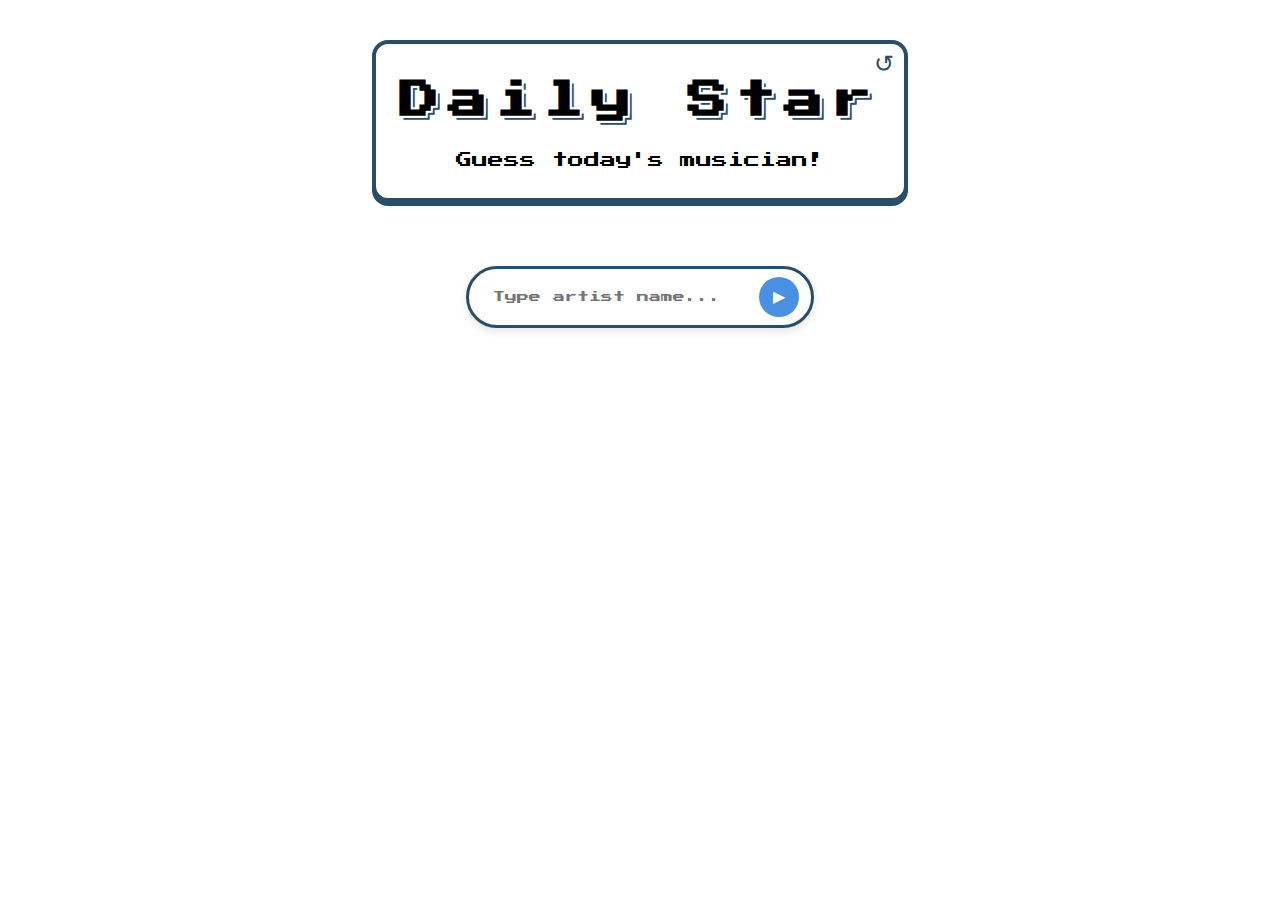
==== commit 7fd5fcdb: "modified style to be vertical" ====
--- a/dailyGuessing.html
+++ b/dailyGuessing.html
@@ -18,7 +18,6 @@
             --border-color: #2a4d69;
             --background-start: #87ceeb;
             --background-end: #4682b4;
-            --text-shadow-color: #2a4d69;
         }
 
         body {
@@ -29,6 +28,9 @@
             padding: 1rem;
             color: #2a4d69;
             background-image: url('data:image/svg+xml;utf8,<svg width="20" height="20" viewBox="0 0 20 20" xmlns="http://www.w3.org/2000/svg"><rect width="20" height="20" fill="none"/><circle cx="10" cy="10" r="1" fill="rgba(255,255,255,0.1)"/></svg>');
+            display: flex;
+            flex-direction: column;
+            height: 100vh;
         }
 
         .container {
@@ -38,38 +40,72 @@
             display: flex;
             flex-direction: column;
             gap: 1.5rem;
-        }
-
-        .header {
-            text-align: center;
+            flex: 1;
+            overflow-y: auto;
+        }
+
+        .top-bar {
+            display: flex;
+            justify-content: space-between;
+            align-items: center;
+            padding: 0.5rem;
             position: relative;
-            padding: 1rem;
+        }
+
+        .reset-button {
+            background: transparent;
+            border: none;
+            cursor: pointer;
+            padding: 0.5rem;
+            position: absolute;
+            top: 1rem;
+            right: 1rem;
+            z-index: 10;
+            width: 2rem;
+            height: 2rem;
+            display: flex;
+            align-items: center;
+            justify-content: center;
+        }
+
+        .reset-button::before {
+            content: "↺";
+            font-size: 1.5rem;
+            color: var(--border-color);
+            text-shadow: 1px 1px 0 white;
+        }
+
+        .reset-button:hover::before {
+            color: var(--primary-color);
         }
 
         .title-box {
-            background: rgba(255, 255, 255, 0.9);
+            background: white;
             padding: 1.5rem;
             border-radius: 1rem;
             border: 4px solid var(--border-color);
-            box-shadow: 0 4px 0 var(--border-color),
-                       inset 0 4px 8px rgba(0, 0, 0, 0.1);
+            box-shadow: 0 4px 0 var(--border-color);
+            text-align: center;
             margin-bottom: 1rem;
         }
 
-        .header h1 {
+        .title-box h1 {
             font-size: 2.5rem;
             margin-bottom: 1rem;
-            color: var(--text-shadow-color);
+            color: black;
+            letter-spacing: 0.5rem;
+            font-family: 'Press Start 2P', cursive;
             text-shadow: 
-                2px 2px 0 #ffd700,
-                -2px -2px 0 #ffd700,
-                2px -2px 0 #ffd700,
-                -2px 2px 0 #ffd700;
-        }
-
-        .header p {
+                -2px -2px 0 white,
+                2px -2px 0 white,
+                -2px 2px 0 white,
+                2px 2px 0 white,
+                4px 4px 0 var(--border-color);
+        }
+
+        .title-box p {
             font-size: 1rem;
-            color: var(--text-shadow-color);
+            color: black;
         }
 
         .search-box {
@@ -124,6 +160,7 @@
             overflow-y: auto;
             z-index: 1000;
             box-shadow: 0 4px 8px rgba(0, 0, 0, 0.1);
+            display: none;
         }
 
         .dropdown-item {
@@ -140,12 +177,18 @@
             background: #f3f4f6;
         }
 
+        .game-area {
+            display: flex;
+            flex-direction: column;
+            gap: 1rem;
+            flex: 1;
+        }
+
         .guess-container {
             background: rgba(255, 255, 255, 0.9);
             border-radius: 1rem;
             border: 4px solid var(--border-color);
-            box-shadow: 0 4px 0 var(--border-color),
-                       inset 0 4px 8px rgba(0, 0, 0, 0.1);
+            box-shadow: 0 4px 0 var(--border-color);
             overflow: hidden;
         }
 
@@ -162,15 +205,32 @@
             padding: 1rem;
         }
 
+        .previous-musician {
+            text-align: center;
+            margin: 1rem 0;
+            font-size: 0.875rem;
+            color: rgba(255, 255, 255, 0.8);
+        }
+
+        .previous-musician span {
+            color: var(--secondary-color);
+            text-shadow: 1px 1px 2px rgba(0, 0, 0, 0.3);
+        }
+
         .guess-grid {
             display: grid;
-            grid-template-columns: repeat(5, 1fr);
+            grid-template-columns: auto repeat(5, 1fr);
             gap: 0.5rem;
             margin-bottom: 1rem;
-            background: #f0f8ff;
             padding: 1rem;
             border-radius: 0.5rem;
             border: 3px solid var(--border-color);
+            background: white;
+        }
+
+        .guess-box.artist-name {
+            background: #f0f8ff;
+            min-width: 120px;
         }
 
         .guess-box {
@@ -184,7 +244,7 @@
         }
 
         .color-indicator {
-            background: #f8f9fa;
+            background: white;
             border: 3px solid var(--border-color);
             border-radius: 0.5rem;
             padding: 1rem;
@@ -228,22 +288,24 @@
         }
 
         .history-container {
-            margin-top: 1rem;
+            display: flex;
+            flex-direction: column;
+            gap: 1rem;
         }
 
         .stats-container {
-            margin-top: 1rem;
             display: grid;
             grid-template-columns: repeat(2, 1fr);
             gap: 1rem;
-            text-align: center;
+            padding: 1rem;
         }
 
         .stat-box {
-            background: #f0f8ff;
+            background: white;
             padding: 1rem;
             border-radius: 0.5rem;
             border: 3px solid var(--border-color);
+            text-align: center;
         }
 
         .stat-number {
@@ -254,7 +316,7 @@
 
         .stat-label {
             font-size: 0.625rem;
-            color: var(--text-shadow-color);
+            color: var(--border-color);
         }
 
         .toast {
@@ -273,11 +335,16 @@
             z-index: 1000;
             max-width: 80%;
         }
+
+        .hidden {
+            display: none;
+        }
     </style>
 </head>
 <body>
     <div class="container">
-        <div class="header">
+        <div class="top-bar">
+            <button class="reset-button" onclick="resetGame()" title="New Game"></button>
             <div class="title-box">
                 <h1>Daily Star</h1>
                 <p>Guess today's musician!</p>
@@ -290,49 +357,56 @@
             <div class="dropdown-content" id="artist-suggestions"></div>
         </div>
 
-        <div class="guess-container">
-            <div class="guess-header">
-                Generation: 1 | Attempt <span id="current-attempt">1</span> of 6
-            </div>
-            <div class="guess-content">
-                <div class="guess-grid">
-                    <div class="guess-box">Genre</div>
-                    <div class="guess-box">Debut Year</div>
-                    <div class="guess-box">Gender</div>
-                    <div class="guess-box">Grammy Awards</div>
-                    <div class="guess-box">Country</div>
+        <div class="game-area">
+            <div class="guess-container hidden" id="main-container">
+                <div class="guess-header">
+                    Attempt <span id="current-attempt">1</span> of 6
                 </div>
-
-                <div id="guess-history" class="history-container"></div>
-
-                <div class="color-indicator">
-                    <div class="indicator">
-                        <div class="color-box correct"></div>
-                        <span>Correct</span>
+                <div class="guess-content">
+                    <div class="guess-grid hidden" id="trait-grid">
+                        <div class="guess-box artist-name">Artist</div>
+                        <div class="guess-box">Genre</div>
+                        <div class="guess-box">Debut Year</div>
+                        <div class="guess-box">Gender</div>
+                        <div class="guess-box">Grammy Awards</div>
+                        <div class="guess-box">Country</div>
                     </div>
-                    <div class="indicator">
-                        <div class="color-box partial"></div>
-                        <span>Partial</span>
-                    </div>
-                    <div class="indicator">
-                        <div class="color-box incorrect"></div>
-                        <span>Incorrect</span>
+
+                    <div id="guess-history" class="history-container"></div>
+
+                    <div class="color-indicator hidden" id="color-indicator">
+                        <div class="indicator">
+                            <div class="color-box correct"></div>
+                            <span>Correct</span>
+                        </div>
+                        <div class="indicator">
+                            <div class="color-box partial"></div>
+                            <span>Partial</span>
+                        </div>
+                        <div class="indicator">
+                            <div class="color-box incorrect"></div>
+                            <span>Incorrect</span>
+                        </div>
                     </div>
                 </div>
             </div>
-        </div>
-
-        <div class="guess-container">
-            <div class="guess-header">Statistics</div>
-            <div class="guess-content">
-                <div class="stats-container">
-                    <div class="stat-box">
-                        <div class="stat-number" id="games-won">0</div>
-                        <div class="stat-label">Games Won</div>
-                    </div>
-                    <div class="stat-box">
-                        <div class="stat-number" id="avg-attempts">0</div>
-                        <div class="stat-label">Avg Attempts</div>
+
+            <div class="previous-musician hidden" id="previous-musician">
+                Yesterday's musician was <span id="previous-artist">None</span>
+            </div>
+
+            <div class="guess-container hidden" id="stats-container">
+                <div class="guess-header">Statistics</div>
+                <div class="guess-content">
+                    <div class="stats-container">
+                        <div class="stat-box">
+                            <div class="stat-number" id="games-won">0</div>
+                            <div class="stat-label">Games Won</div>
+                        </div>
+                        <div class="stat-box">
+                            <div class="stat-number" id="avg-attempts">0</div>
+                            <div class="stat-label">Avg Attempts</div>
+                        </div>
                     </div>
                 </div>
             </div>
@@ -416,6 +490,11 @@
                     ? (gameState.stats.totalAttempts / gameState.stats.gamesPlayed).toFixed(1) 
                     : '0';
             
+            // Show/hide main containers based on first guess
+            const hasGuesses = gameState.guesses.length > 0;
+            document.getElementById('main-container').classList.toggle('hidden', !hasGuesses);
+            document.getElementById('stats-container').classList.toggle('hidden', !hasGuesses);
+            
             // Update guess history
             const historyContainer = document.getElementById('guess-history');
             historyContainer.innerHTML = '';
@@ -424,6 +503,13 @@
                 const guessGrid = document.createElement('div');
                 guessGrid.className = 'guess-grid';
                 
+                // Add artist name first
+                const nameBox = document.createElement('div');
+                nameBox.className = 'guess-box artist-name';
+                nameBox.textContent = guess.name;
+                guessGrid.appendChild(nameBox);
+                
+                // Add other properties
                 const properties = ['genre', 'debutYear', 'gender', 'grammyAwards', 'country'];
                 properties.forEach(prop => {
                     const box = document.createElement('div');
@@ -434,6 +520,15 @@
                 
                 historyContainer.appendChild(guessGrid);
             });
+
+            // Show previous artist if game is over
+            const previousArtistContainer = document.getElementById('previous-musician');
+            if (gameState.gameWon || gameState.attempts > 6) {
+                document.getElementById('previous-artist').textContent = gameState.todaysArtist.name;
+                previousArtistContainer.classList.remove('hidden');
+            } else {
+                previousArtistContainer.classList.add('hidden');
+            }
         }
 
         // Get match class for color coding
@@ -512,14 +607,20 @@
             }
 
             if (gameState.gameWon) {
-                showToast('You already won! Come back tomorrow for a new artist.');
+                showToast('You already won! Click reset to start over.');
                 return;
             }
 
             if (gameState.attempts > 6) {
-                showToast('Game over! Come back tomorrow for a new artist.');
+                showToast('Game over! Click reset to start over.');
                 return;
             }
+
+            // Show UI elements after first guess
+            document.getElementById('trait-grid').classList.remove('hidden');
+            document.getElementById('color-indicator').classList.remove('hidden');
+            document.getElementById('main-container').classList.remove('hidden');
+            document.getElementById('stats-container').classList.remove('hidden');
 
             gameState.guesses.push(artist);
             
@@ -546,6 +647,34 @@
                 makeGuess();
             }
         });
+
+        // Reset the game
+        function resetGame() {
+            gameState = {
+                attempts: 1,
+                guesses: [],
+                todaysArtist: artists[Math.floor(Math.random() * artists.length)],
+                gameWon: false,
+                stats: {
+                    gamesWon: 0,
+                    totalAttempts: 0,
+                    gamesPlayed: 0
+                }
+            };
+            
+            // Hide trait grid and color indicator initially
+            document.getElementById('trait-grid').classList.add('hidden');
+            document.getElementById('color-indicator').classList.add('hidden');
+            
+            // Clear guess history
+            document.getElementById('guess-history').innerHTML = '';
+            
+            // Update UI
+            updateUI();
+            saveGameState();
+            
+            showToast('Game reset! Try to guess the new artist.');
+        }
 
         // Initialize the game
         initGame();
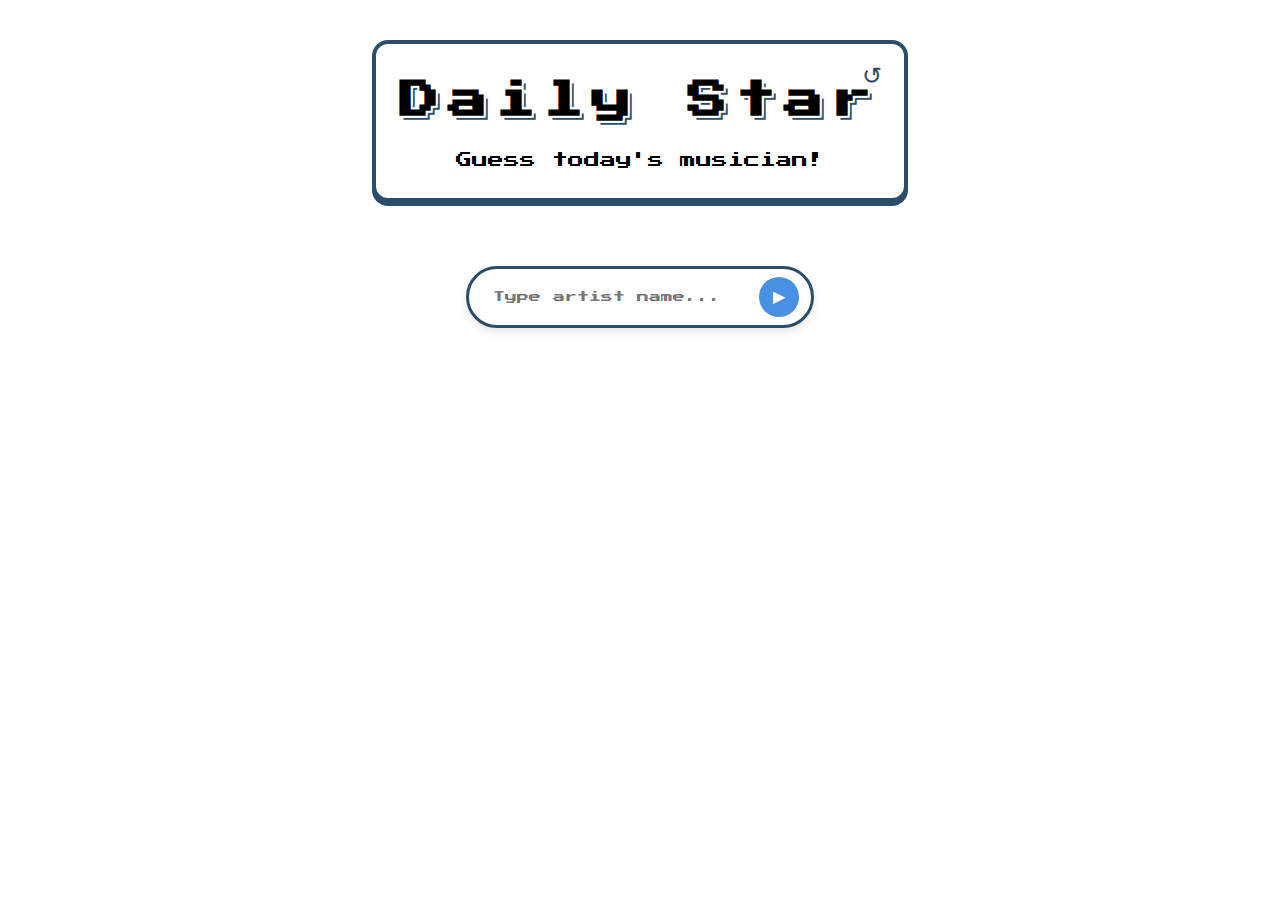
==== commit 9af3255d: "modified reset button" ====
--- a/dailyGuessing.html
+++ b/dailyGuessing.html
@@ -46,9 +46,22 @@
 
         .top-bar {
             display: flex;
-            justify-content: space-between;
+            justify-content: center;
             align-items: center;
             padding: 0.5rem;
+            position: relative;
+            margin-bottom: 1rem;
+        }
+
+        .title-box {
+            background: white;
+            padding: 1.5rem;
+            border-radius: 1rem;
+            border: 4px solid var(--border-color);
+            box-shadow: 0 4px 0 var(--border-color);
+            text-align: center;
+            width: 100%;
+            max-width: 600px;
             position: relative;
         }
 
@@ -77,16 +90,6 @@
 
         .reset-button:hover::before {
             color: var(--primary-color);
-        }
-
-        .title-box {
-            background: white;
-            padding: 1.5rem;
-            border-radius: 1rem;
-            border: 4px solid var(--border-color);
-            box-shadow: 0 4px 0 var(--border-color);
-            text-align: center;
-            margin-bottom: 1rem;
         }
 
         .title-box h1 {
@@ -209,12 +212,13 @@
             text-align: center;
             margin: 1rem 0;
             font-size: 0.875rem;
-            color: rgba(255, 255, 255, 0.8);
+            color: white;
+            text-shadow: 2px 2px 0 rgba(0, 0, 0, 0.2);
         }
 
         .previous-musician span {
-            color: var(--secondary-color);
-            text-shadow: 1px 1px 2px rgba(0, 0, 0, 0.3);
+            color: #90EE90;
+            text-shadow: 2px 2px 0 rgba(0, 0, 0, 0.3);
         }
 
         .guess-grid {
@@ -226,11 +230,6 @@
             border-radius: 0.5rem;
             border: 3px solid var(--border-color);
             background: white;
-        }
-
-        .guess-box.artist-name {
-            background: #f0f8ff;
-            min-width: 120px;
         }
 
         .guess-box {
@@ -241,6 +240,13 @@
             font-size: 0.75rem;
             background: white;
             box-shadow: inset 0 2px 4px rgba(0, 0, 0, 0.1);
+            animation: flipInY 0.6s ease-out;
+            animation-fill-mode: backwards;
+        }
+
+        .guess-box.artist-name {
+            background: #f0f8ff;
+            min-width: 120px;
         }
 
         .color-indicator {
@@ -339,13 +345,32 @@
         .hidden {
             display: none;
         }
+
+        @keyframes flipInY {
+            from {
+                transform: perspective(400px) rotateY(90deg);
+                opacity: 0;
+            }
+            to {
+                transform: perspective(400px) rotateY(0deg);
+                opacity: 1;
+            }
+        }
+
+        /* Add staggered animation delays for each trait */
+        .guess-grid .guess-box:nth-child(1) { animation-delay: 0s; }
+        .guess-grid .guess-box:nth-child(2) { animation-delay: 0.1s; }
+        .guess-grid .guess-box:nth-child(3) { animation-delay: 0.2s; }
+        .guess-grid .guess-box:nth-child(4) { animation-delay: 0.3s; }
+        .guess-grid .guess-box:nth-child(5) { animation-delay: 0.4s; }
+        .guess-grid .guess-box:nth-child(6) { animation-delay: 0.5s; }
     </style>
 </head>
 <body>
     <div class="container">
         <div class="top-bar">
-            <button class="reset-button" onclick="resetGame()" title="New Game"></button>
             <div class="title-box">
+                <button class="reset-button" onclick="resetGame()" title="New Game"></button>
                 <h1>Daily Star</h1>
                 <p>Guess today's musician!</p>
             </div>
@@ -462,9 +487,17 @@
         function initGame() {
             loadGameState();
             if (!gameState.todaysArtist) {
-                // In a real app, this would be determined by the server or a daily seed
                 gameState.todaysArtist = artists[Math.floor(Math.random() * artists.length)];
             }
+            // Set yesterday's artist randomly (different from today's)
+            let yesterdayArtist;
+            do {
+                yesterdayArtist = artists[Math.floor(Math.random() * artists.length)];
+            } while (yesterdayArtist.name === gameState.todaysArtist.name);
+            
+            document.getElementById('previous-artist').textContent = yesterdayArtist.name;
+            document.getElementById('previous-musician').classList.remove('hidden');
+            
             updateUI();
         }
 
